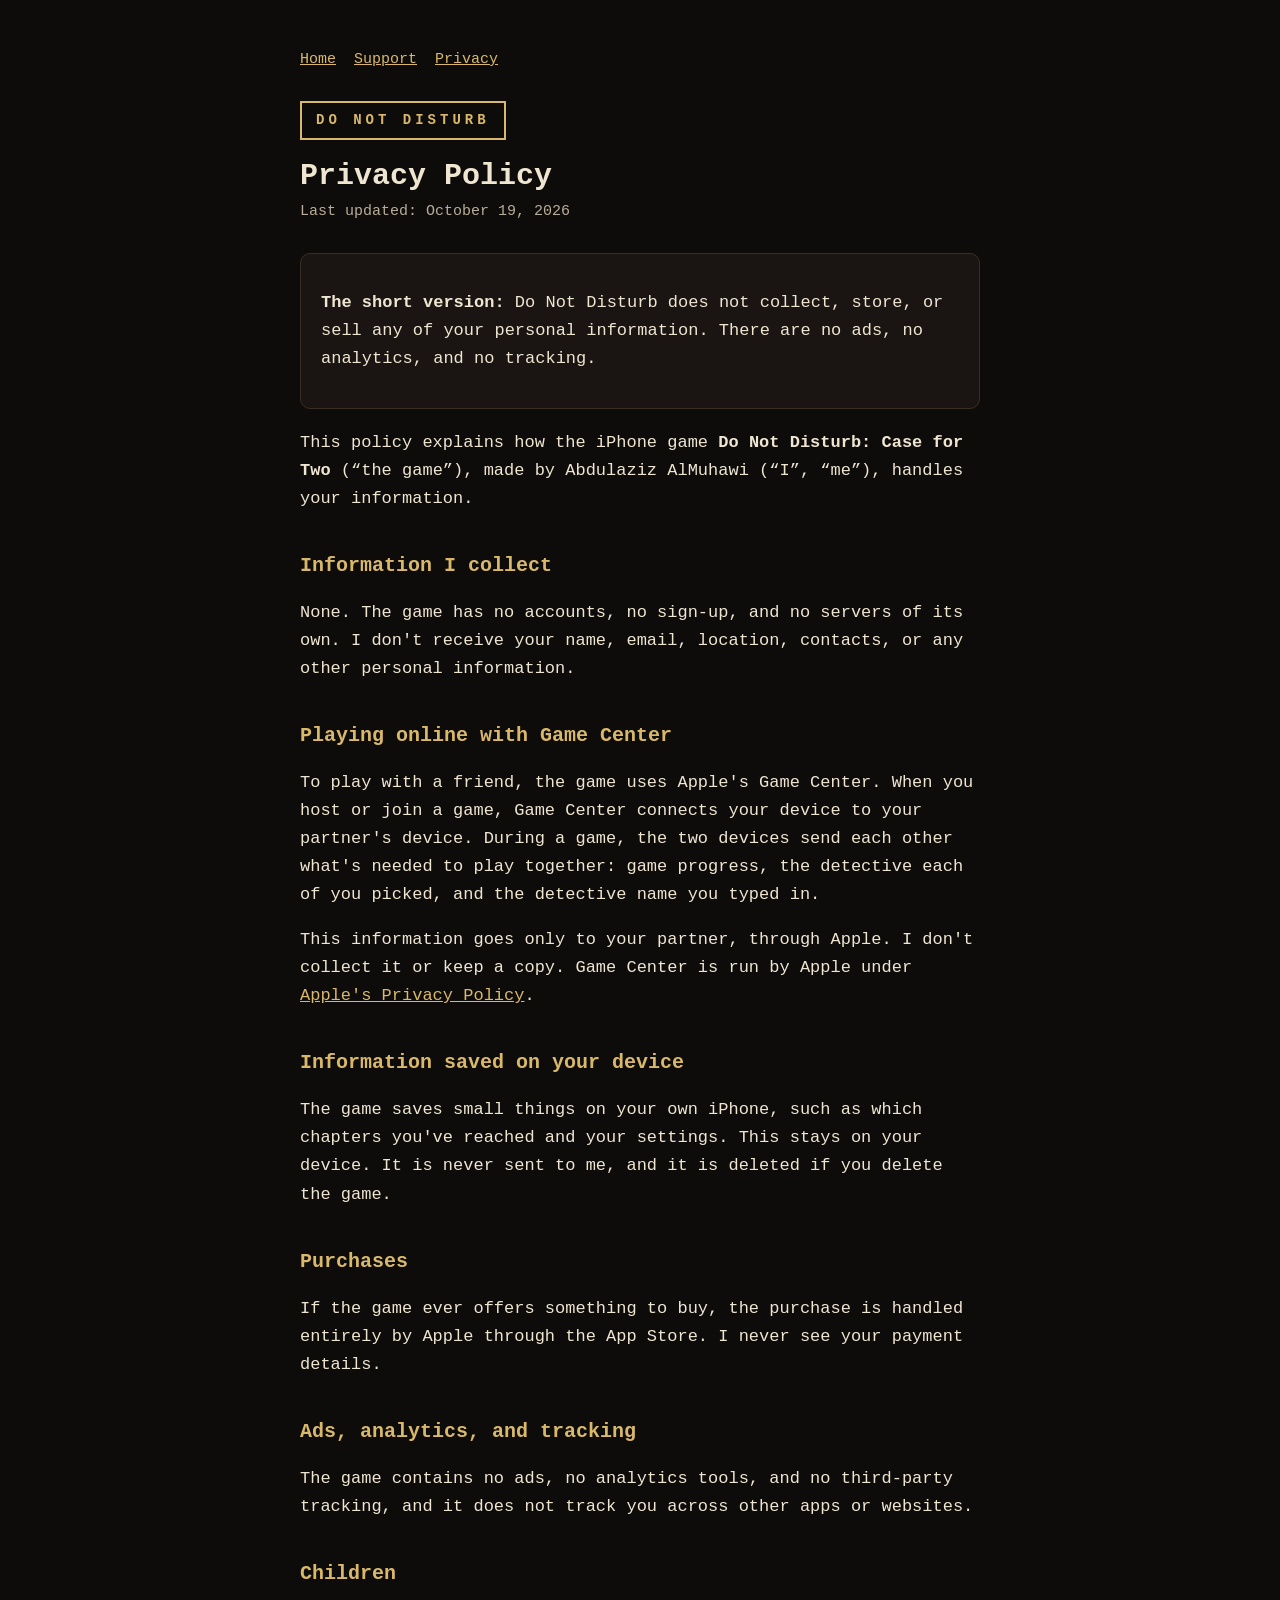
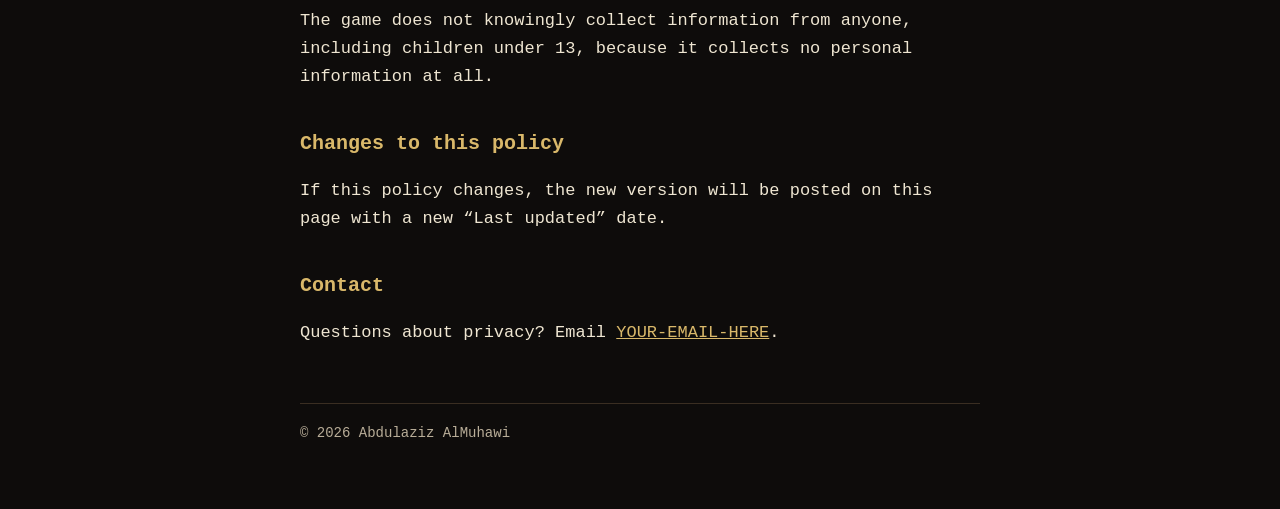
==== privacy.html @ 74df1168 "Add files via upload" ====
<!doctype html>
<html lang="en">
<head>
<meta charset="utf-8">
<meta name="viewport" content="width=device-width, initial-scale=1">
<title>Do Not Disturb: Case for Two – Privacy Policy</title>
<link rel="stylesheet" href="style.css">
</head>
<body>
<main>
  <nav><a href="index.html">Home</a><a href="support.html">Support</a><a href="privacy.html">Privacy</a></nav>
  <div class="sign">DO NOT DISTURB</div>
  <h1>Privacy Policy</h1>
  <p class="sub">Last updated: October 19, 2026</p>

  <div class="card">
    <p><strong>The short version:</strong> Do Not Disturb does not collect, store, or sell any of your personal information. There are no ads, no analytics, and no tracking.</p>
  </div>

  <p>This policy explains how the iPhone game <strong>Do Not Disturb: Case for Two</strong> (“the game”), made by Abdulaziz AlMuhawi (“I”, “me”), handles your information.</p>

  <h2>Information I collect</h2>
  <p>None. The game has no accounts, no sign-up, and no servers of its own. I don't receive your name, email, location, contacts, or any other personal information.</p>

  <h2>Playing online with Game Center</h2>
  <p>To play with a friend, the game uses Apple's Game Center. When you host or join a game, Game Center connects your device to your partner's device. During a game, the two devices send each other what's needed to play together: game progress, the detective each of you picked, and the detective name you typed in.</p>
  <p>This information goes only to your partner, through Apple. I don't collect it or keep a copy. Game Center is run by Apple under <a href="https://www.apple.com/legal/privacy/">Apple's Privacy Policy</a>.</p>

  <h2>Information saved on your device</h2>
  <p>The game saves small things on your own iPhone, such as which chapters you've reached and your settings. This stays on your device. It is never sent to me, and it is deleted if you delete the game.</p>

  <h2>Purchases</h2>
  <p>If the game ever offers something to buy, the purchase is handled entirely by Apple through the App Store. I never see your payment details.</p>

  <h2>Ads, analytics, and tracking</h2>
  <p>The game contains no ads, no analytics tools, and no third-party tracking, and it does not track you across other apps or websites.</p>

  <h2>Children</h2>
  <p>The game does not knowingly collect information from anyone, including children under 13, because it collects no personal information at all.</p>

  <h2>Changes to this policy</h2>
  <p>If this policy changes, the new version will be posted on this page with a new “Last updated” date.</p>

  <h2>Contact</h2>
  <p>Questions about privacy? Email <a href="mailto:YOUR-EMAIL-HERE">YOUR-EMAIL-HERE</a>.</p>

  <footer>© 2026 Abdulaziz AlMuhawi</footer>
</main>
</body>
</html>
---- style.css ----
:root {
  --bg: #0E0C0B;
  --card: #1A1512;
  --paper: #EFE6D2;
  --muted: #B8AD98;
  --gold: #D9B86A;
  --line: #3A2E22;
}
* { box-sizing: border-box; }
body {
  margin: 0;
  background: var(--bg);
  color: var(--paper);
  font-family: "American Typewriter", "Courier New", Courier, monospace;
  line-height: 1.65;
  font-size: 17px;
}
main { max-width: 720px; margin: 0 auto; padding: 48px 20px 64px; }
.sign {
  display: inline-block;
  border: 2px solid var(--gold);
  color: var(--gold);
  padding: 6px 14px;
  letter-spacing: 4px;
  font-weight: bold;
  font-size: 14px;
  margin-bottom: 18px;
}
h1 { font-size: 30px; margin: 0 0 6px; line-height: 1.2; }
h2 { font-size: 20px; color: var(--gold); margin: 36px 0 8px; }
.sub { color: var(--muted); margin: 0 0 28px; font-size: 15px; }
p, li { color: var(--paper); }
ul { padding-left: 22px; }
li { margin-bottom: 6px; }
a { color: var(--gold); }
.card {
  background: var(--card);
  border: 1px solid var(--line);
  border-radius: 10px;
  padding: 18px 20px;
  margin: 20px 0;
}
nav { margin-bottom: 28px; font-size: 15px; }
nav a { margin-right: 18px; }
footer { margin-top: 56px; padding-top: 18px; border-top: 1px solid var(--line); color: var(--muted); font-size: 14px; }
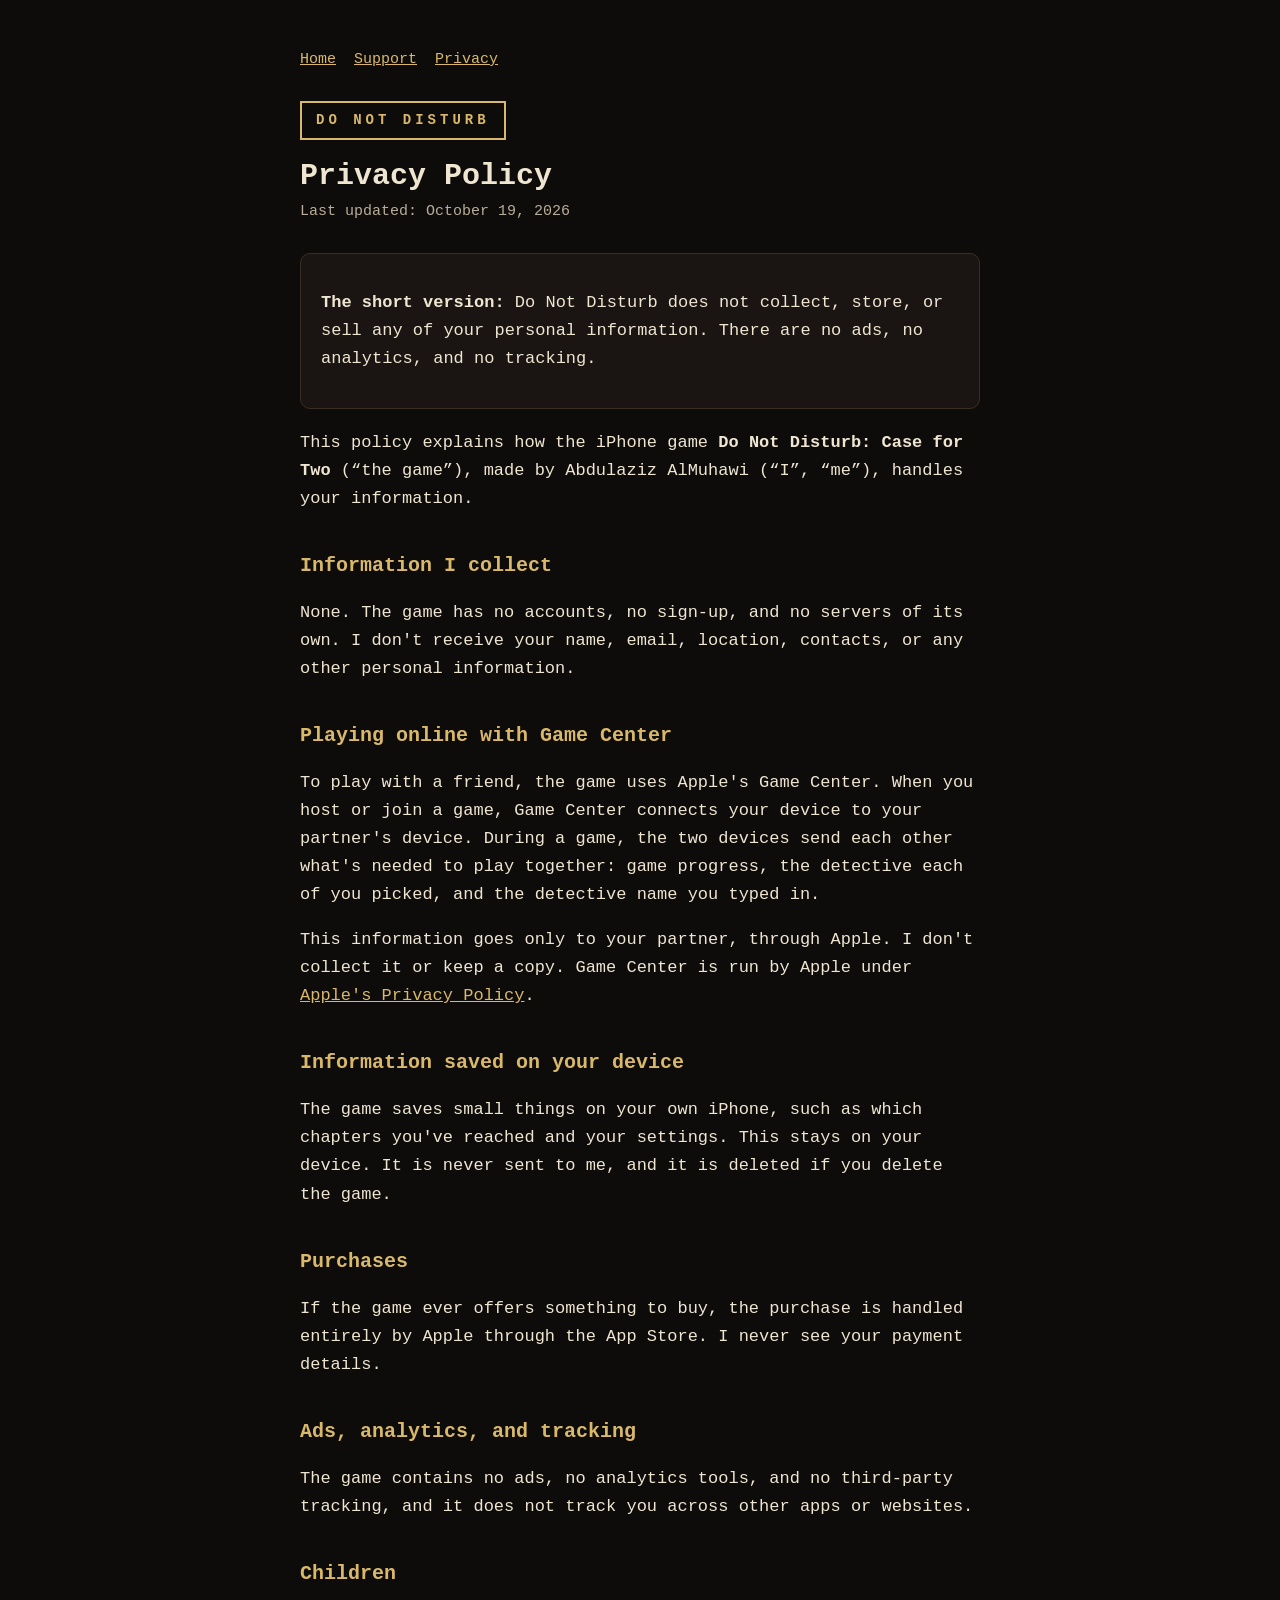
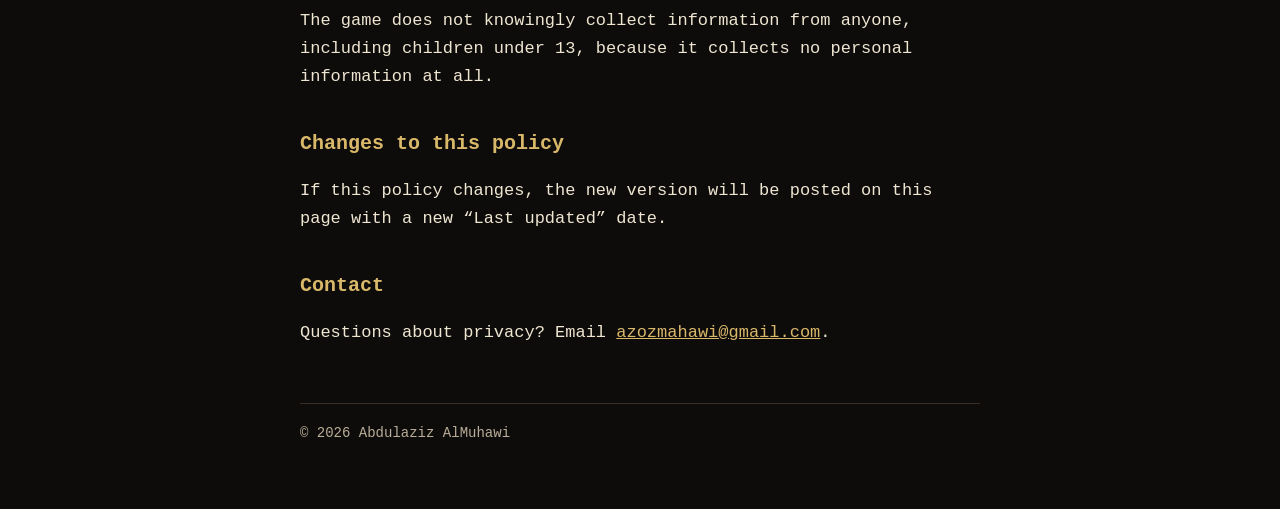
==== commit 1f276e09: "Update privacy.html" ====
--- a/privacy.html
+++ b/privacy.html
@@ -42,7 +42,7 @@
   <p>If this policy changes, the new version will be posted on this page with a new “Last updated” date.</p>
 
   <h2>Contact</h2>
-  <p>Questions about privacy? Email <a href="mailto:YOUR-EMAIL-HERE">YOUR-EMAIL-HERE</a>.</p>
+  <p>Questions about privacy? Email <a href="mailto:azozmahawi@gmail.com">azozmahawi@gmail.com</a>.</p>
 
   <footer>© 2026 Abdulaziz AlMuhawi</footer>
 </main>
